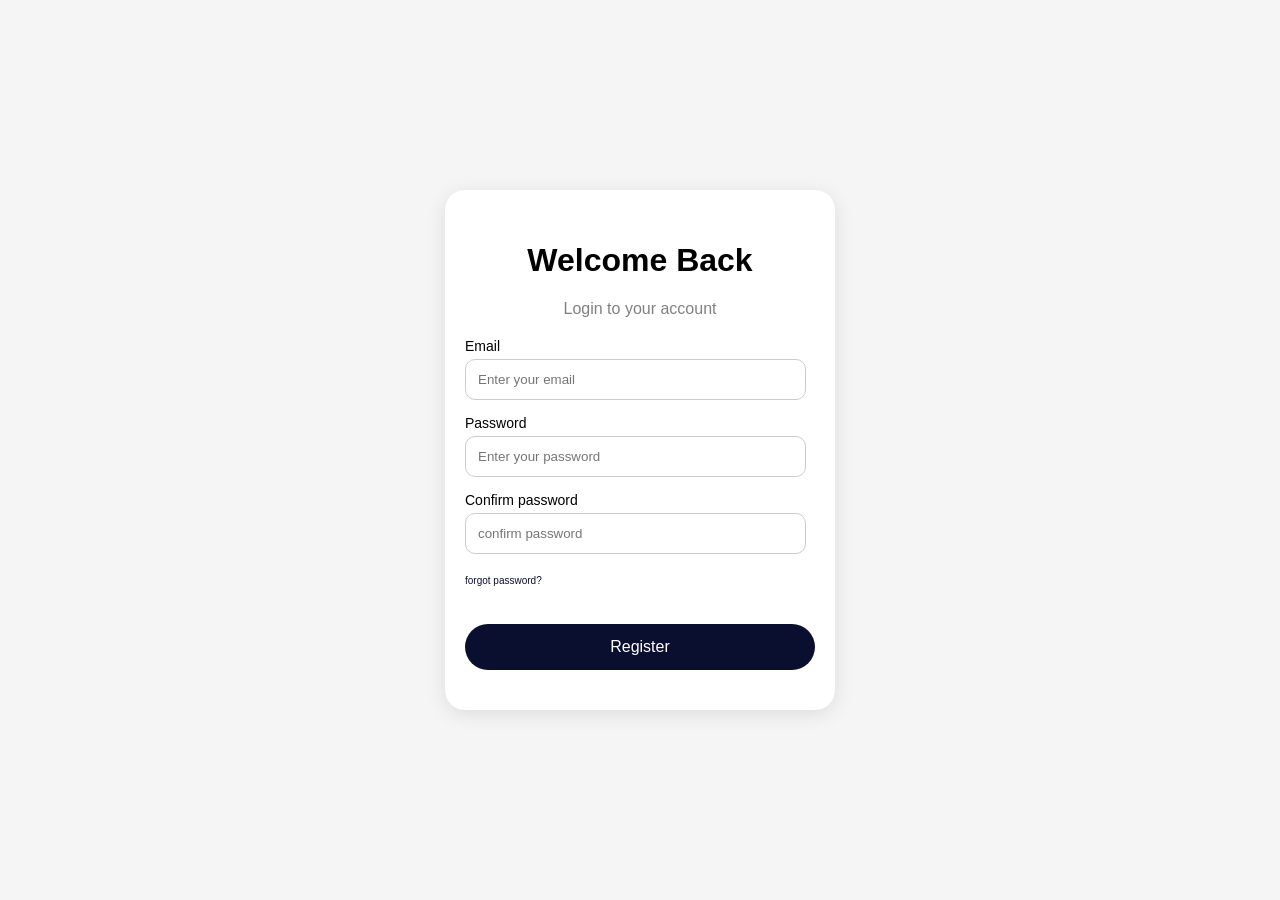
==== register.html @ aca7a60a "Adding style to Todo page" ====
<!DOCTYPE html>
<html>
<head>
  <title>Register</title>
  <meta name="viewport" content="width=device-width, initial-scale=1.0">
  <link rel="stylesheet" href="style.css">
</head>
<body>

  <div class="container">
    <div class="card">

      <h1>Welcome Back</h1>
      <p class="subtitle">Login to your account</p>

      <label>Email</label>
      <input type="email" placeholder="Enter your email">

      <label>Password</label>
      <input type="password" placeholder="Enter your password">
      <label>Confirm password</label>
      <input type="password" placeholder="confirm password">
      <p><a href="#">forgot password?</a></p>

      <button>Register</button>
      <p id="message"></p>
    </div>
  </div>
  
</body>
<script src="scripts.js"></script>
</html>
---- style.css ----
body {
  margin: 0;
  font-family: Arial, sans-serif;
  background-color: #f5f5f5;
}

.container {
  display: flex;
  justify-content: center;
  align-items: center;
  height: 100vh;
}

.card {
  width: 90%;
  max-width: 350px;
  background: white;
  padding: 30px 20px;
  border-radius: 20px;
  box-shadow: 0 4px 20px rgba(0,0,0,0.1);
}

h1 {
  text-align: center;
}

.subtitle {
  text-align: center;
  color: gray;
  margin-bottom: 20px;
}

label {
  display: block;
  margin-top: 15px;
  font-size: 14px;
}

input {
  width: 90%;
  padding: 12px;
  margin-top: 5px;
  border-radius: 10px;
  border: 1px solid #ccc;
}

button {
  width: 100%;
  margin-top: 20px;
  padding: 14px;
  border: none;
  border-radius: 30px;
  background-color: #0b0f2f;
  color: white;
  font-size: 16px;
  cursor: pointer;
  transition: 0.3s;
}

button:hover {
  opacity: 0.9;
}

button:active {
  transform: scale(0.98);
}
input:focus {
  outline: none;
  border-color: #0b0f2f;
}

a, #message{
  text-decoration: none;
  color: #0b0f2f;
  text-align: center;
  font-size: 10px;
}

a:hover{
  opacity: 0.5;
}
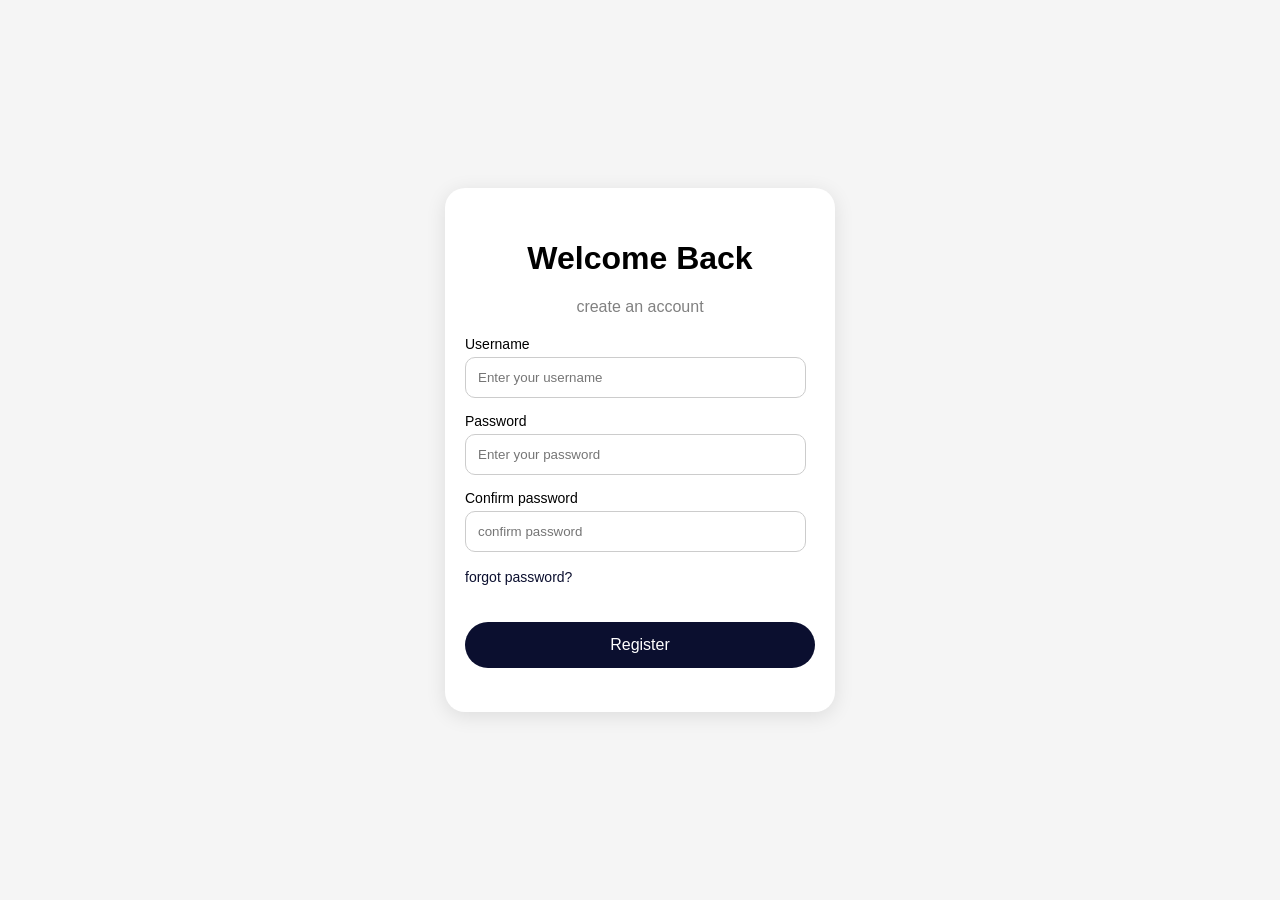
==== commit 37d1348a: "finishing todo app" ====
--- a/register.html
+++ b/register.html
@@ -11,22 +11,22 @@
     <div class="card">
 
       <h1>Welcome Back</h1>
-      <p class="subtitle">Login to your account</p>
+      <p class="subtitle"">create an account</p>
 
-      <label>Email</label>
-      <input type="email" placeholder="Enter your email">
+      <label>Username</label>
+      <input type="username" placeholder="Enter your username" id="username">
 
       <label>Password</label>
-      <input type="password" placeholder="Enter your password">
+      <input id="password"  type="password" placeholder="Enter your password">
       <label>Confirm password</label>
-      <input type="password" placeholder="confirm password">
-      <p><a href="#">forgot password?</a></p>
+      <input id="confirm_password" type="password" placeholder="confirm password">
+      <p><a href="login.html">forgot password?</a></p>
 
-      <button>Register</button>
+      <button id="registerBtn">Register</button>
       <p id="message"></p>
     </div>
   </div>
   
 </body>
-<script src="scripts.js"></script>
+<script type="module" src="register.js"></script>
 </html>
--- a/style.css
+++ b/style.css
@@ -73,7 +73,7 @@
   text-decoration: none;
   color: #0b0f2f;
   text-align: center;
-  font-size: 10px;
+  font-size: 14px;
 }
 
 a:hover{
